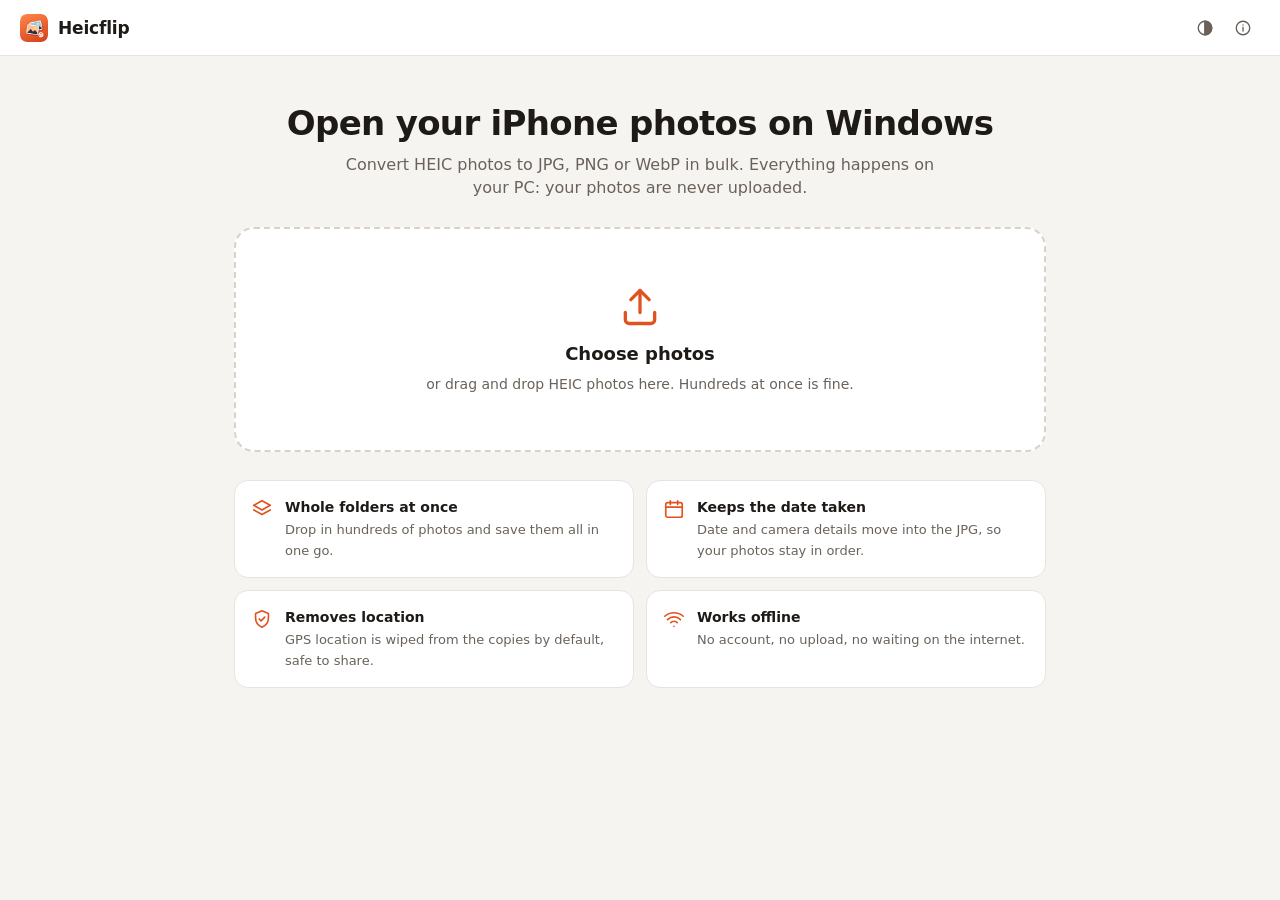
==== index.html @ 84a974f2 "Heicflip 1.0.0" ====
<!doctype html>
<html lang="en">
<head>
<meta charset="utf-8">
<meta name="viewport" content="width=device-width, initial-scale=1">
<title>Heicflip – HEIC to JPG Converter</title>
<meta name="description" content="Convert iPhone HEIC photos to JPG, PNG or WebP in bulk. Keeps the date taken, removes location, works offline. Photos never leave your PC.">
<meta name="theme-color" content="#f6f4f1" media="(prefers-color-scheme: light)">
<meta name="theme-color" content="#18171a" media="(prefers-color-scheme: dark)">
<link rel="manifest" href="manifest.webmanifest">
<link rel="icon" href="icons/icon-192.png">
<link rel="stylesheet" href="styles.css">
</head>
<body>
<header class="top">
  <a class="brand" href="./"><img src="icons/icon-192.png" alt="" width="28" height="28"><span>Heicflip</span></a>
  <div class="top-acts">
    <button class="icon-btn" id="themeBtn" type="button"></button>
    <button class="icon-btn" id="aboutBtn" type="button" title="About & privacy" aria-label="About and privacy"></button>
  </div>
</header>
<main class="main" id="main"></main>
<div class="toasts" id="toasts" role="status" aria-live="polite"></div>
<dialog id="dlg"></dialog>
<div class="dropveil" id="dropveil" hidden><div>Drop photos to convert them</div></div>
<script type="module" src="js/app.js"></script>
</body>
</html>
---- styles.css ----
:root{
  --bg:#f6f4f1; --panel:#ffffff; --panel-2:#f8f6f3; --line:#e8e3dd; --line-2:#d9d2ca;
  --text:#1d1a17; --muted:#6a625a; --faint:#958c83;
  --accent:#e0531f; --accent-2:#f06a35; --accent-ink:#ffffff; --accent-soft:#fdece4;
  --ok:#0f8a5f; --err:#c9324a;
  --shadow:0 1px 2px rgba(40,24,10,.05),0 4px 16px rgba(40,24,10,.06);
  --shadow-lg:0 12px 40px rgba(40,24,10,.18);
  --radius:14px; --radius-sm:9px;
  --font:"Segoe UI Variable Text","Segoe UI",system-ui,-apple-system,Roboto,"Helvetica Neue",Arial,sans-serif;
  --font-display:"Segoe UI Variable Display","Segoe UI",system-ui,-apple-system,Roboto,sans-serif;
  color-scheme:light;
}
@media (prefers-color-scheme:dark){
  :root:not([data-theme="light"]){
    --bg:#18171a; --panel:#211f23; --panel-2:#28262b; --line:#332f35; --line-2:#433e45;
    --text:#f1ede9; --muted:#b0a79f; --faint:#857c75;
    --accent:#ff7a45; --accent-2:#ff9264; --accent-ink:#1f0f06; --accent-soft:#3a2219;
    --ok:#3ccf98; --err:#ff6b81;
    --shadow:0 1px 2px rgba(0,0,0,.3),0 4px 16px rgba(0,0,0,.25); --shadow-lg:0 12px 40px rgba(0,0,0,.5);
    color-scheme:dark;
  }
}
:root[data-theme="dark"]{
  --bg:#18171a; --panel:#211f23; --panel-2:#28262b; --line:#332f35; --line-2:#433e45;
  --text:#f1ede9; --muted:#b0a79f; --faint:#857c75;
  --accent:#ff7a45; --accent-2:#ff9264; --accent-ink:#1f0f06; --accent-soft:#3a2219;
  --ok:#3ccf98; --err:#ff6b81;
  --shadow:0 1px 2px rgba(0,0,0,.3),0 4px 16px rgba(0,0,0,.25); --shadow-lg:0 12px 40px rgba(0,0,0,.5);
  color-scheme:dark;
}

*{box-sizing:border-box}
html,body{height:100%}
body{margin:0;background:var(--bg);color:var(--text);font:14px/1.45 var(--font);-webkit-font-smoothing:antialiased;display:flex;flex-direction:column}
button,input,select{font:inherit;color:inherit}
a{color:var(--accent)}
:focus-visible{outline:2px solid var(--accent);outline-offset:2px}
[hidden]{display:none!important}
svg.ico{width:18px;height:18px;flex:none}

/* top bar */
.top{display:flex;align-items:center;gap:12px;height:56px;padding:0 20px;border-bottom:1px solid var(--line);background:var(--panel);flex:none}
.brand{display:flex;align-items:center;gap:10px;text-decoration:none;color:var(--text);font:600 17px var(--font-display);letter-spacing:-.01em}
.brand img{border-radius:7px}
.top-acts{margin-left:auto;display:flex;gap:4px}
.icon-btn{width:34px;height:34px;display:grid;place-items:center;border:0;border-radius:var(--radius-sm);background:none;color:var(--muted);cursor:pointer;padding:0}
.icon-btn:hover{background:var(--panel-2);color:var(--text)}
.icon-btn:disabled{opacity:.4;cursor:default}

.main{flex:1;overflow:auto;min-height:0}

/* empty state */
.hero{max-width:860px;margin:0 auto;padding:48px 24px 56px;text-align:center}
.hero h1{font:600 34px/1.15 var(--font-display);letter-spacing:-.02em;margin:0 0 10px}
.lead{color:var(--muted);font-size:16px;margin:0 auto 28px;max-width:600px}
.drop{border:2px dashed var(--line-2);border-radius:20px;background:var(--panel);padding:56px 24px;cursor:pointer;transition:border-color .15s,background .15s,transform .15s;display:flex;flex-direction:column;align-items:center;gap:6px}
.drop:hover,.drop:focus-visible{border-color:var(--accent);background:var(--accent-soft)}
.drop svg{width:44px;height:44px;color:var(--accent);margin-bottom:6px}
.drop b{font-size:18px}
.drop span{color:var(--muted)}
.feats{display:grid;grid-template-columns:repeat(2,1fr);gap:12px;margin-top:28px;text-align:left}
.feat{display:flex;gap:12px;padding:16px;background:var(--panel);border:1px solid var(--line);border-radius:var(--radius)}
.feat svg{width:22px;height:22px;color:var(--accent);margin-top:1px}
.feat b{display:block;margin-bottom:2px}
.feat span{color:var(--muted);font-size:13px}

/* working state */
.work{display:grid;grid-template-columns:1fr 320px;gap:20px;max-width:1400px;margin:0 auto;padding:18px 20px 28px;min-height:100%;align-items:start}
.toolbar{display:flex;align-items:center;gap:8px;margin-bottom:14px;flex-wrap:wrap}
.toolbar .grow{flex:1}
.summary{color:var(--muted)}
.summary b{color:var(--text)}
.summary .arrow{color:var(--ok);font-weight:600}
.summary .bad{color:var(--err)}
.grid{display:grid;grid-template-columns:repeat(auto-fill,minmax(180px,1fr));gap:12px}
.photo{position:relative;background:var(--panel);border:1px solid var(--line);border-radius:var(--radius);overflow:hidden;box-shadow:var(--shadow);transition:border-color .15s}
.photo[data-status="working"]{border-color:var(--accent)}
.photo[data-status="error"]{border-color:color-mix(in srgb,var(--err) 50%,var(--line))}
.thumb{aspect-ratio:4/3;background:var(--panel-2);display:grid;place-items:center;overflow:hidden}
.thumb img{width:100%;height:100%;object-fit:cover;display:block}
.thumb.stale img{opacity:.45;filter:grayscale(.4)}
.thumb .ext{font:700 13px var(--font-display);letter-spacing:.06em;color:var(--faint);border:1.5px solid var(--line-2);border-radius:6px;padding:4px 8px}
.photo[data-status="working"] .thumb .ext{visibility:hidden}
.photo[data-status="working"] .thumb::after{content:"";position:absolute;top:calc(37.5% - 14px);left:calc(50% - 14px);width:28px;height:28px;border:3px solid var(--accent-soft);border-top-color:var(--accent);border-radius:50%;animation:spin .8s linear infinite}
.info{padding:9px 11px 10px;display:flex;flex-direction:column;gap:1px;min-width:0}
.info b{font-weight:600;font-size:13px;overflow:hidden;text-overflow:ellipsis;white-space:nowrap}
.info .meta{color:var(--muted);font-size:12px;overflow:hidden;text-overflow:ellipsis;white-space:nowrap}
.status{font-size:12px;color:var(--faint)}
.status.ok{color:var(--ok);font-weight:600}
.status.err{color:var(--err);font-weight:600}
.status.busy{color:var(--accent);font-weight:600}
.acts{position:absolute;top:6px;right:6px;display:flex;gap:4px}
.acts .icon-btn{width:30px;height:30px;background:color-mix(in srgb,var(--panel) 88%,transparent);backdrop-filter:blur(6px);box-shadow:var(--shadow);color:var(--text)}
.acts .icon-btn svg{width:16px;height:16px}
.photo .acts .icon-btn:last-child{opacity:0;transition:opacity .12s}
.photo:hover .acts .icon-btn:last-child,.photo:focus-within .acts .icon-btn:last-child{opacity:1}

.side{position:sticky;top:18px;display:flex;flex-direction:column;gap:12px}
.card{background:var(--panel);border:1px solid var(--line);border-radius:var(--radius);box-shadow:var(--shadow);padding:16px}
.card h2{font:600 15px var(--font-display);margin:0 0 10px}
.settings{display:flex;flex-direction:column;gap:12px}
.seg{display:flex;border:1px solid var(--line-2);border-radius:var(--radius-sm);overflow:hidden;background:var(--panel-2)}
.seg button{flex:1;border:0;background:none;height:36px;cursor:pointer;color:var(--muted);font-weight:500}
.seg button+button{border-left:1px solid var(--line-2)}
.seg button[aria-pressed="true"]{background:var(--accent);color:var(--accent-ink);font-weight:600}
.set{display:flex;align-items:center;gap:10px;justify-content:space-between}
.set-l{font-size:13px;font-weight:600;color:var(--muted)}
.range{display:flex;align-items:center;gap:8px}
input[type=range]{accent-color:var(--accent);width:150px}
.qval{font-variant-numeric:tabular-nums;width:38px;text-align:right;font-weight:600}
select{height:34px;padding:0 8px;border:1px solid var(--line-2);border-radius:var(--radius-sm);background:var(--panel-2);max-width:190px}
.divider{height:1px;background:var(--line);margin:2px 0}
.switch{display:flex;align-items:center;gap:10px;cursor:pointer;position:relative}
.switch .sw-txt{flex:1;display:flex;flex-direction:column}
.switch .sw-txt b{font-weight:600;font-size:13px}
.switch .sw-txt small{color:var(--faint);font-size:12px}
.switch input{position:absolute;opacity:0;width:40px;height:22px;right:0;margin:0;cursor:pointer}
.switch i{width:40px;height:22px;border-radius:11px;background:var(--line-2);position:relative;flex:none;transition:background .15s}
.switch i::after{content:"";position:absolute;top:3px;left:3px;width:16px;height:16px;border-radius:50%;background:#fff;box-shadow:0 1px 2px rgba(0,0,0,.25);transition:transform .15s}
.switch input:checked+i{background:var(--accent)}
.switch input:checked+i::after{transform:translateX(18px)}
.switch input:focus-visible+i{outline:2px solid var(--accent);outline-offset:2px}
.switch.off{opacity:.45;cursor:default}
.fine{color:var(--faint);font-size:12px;margin:0}

.go{display:flex;flex-direction:column;gap:8px}
.btn{display:inline-flex;align-items:center;justify-content:center;gap:8px;height:34px;padding:0 14px;border-radius:var(--radius-sm);border:1px solid var(--line-2);background:var(--panel);cursor:pointer;font-weight:500;white-space:nowrap;color:var(--text)}
.btn:hover{background:var(--panel-2)}
.btn.ghost{border-color:transparent;background:none;color:var(--muted)}
.btn.ghost:hover{background:var(--panel-2);color:var(--text)}
.btn.big{height:44px;font-size:15px;width:100%}
.btn.primary{background:var(--accent);border-color:var(--accent);color:var(--accent-ink);font-weight:600}
.btn.primary:hover{background:var(--accent-2);border-color:var(--accent-2)}
.btn:disabled{opacity:.5;cursor:not-allowed}
.progress{height:4px;background:var(--accent-soft);border-radius:4px;overflow:hidden}
.progress i{display:block;height:100%;width:0;background:var(--accent);transition:width .2s}

/* ad space */
.adbox{background:var(--panel);border:1px solid var(--line);border-radius:var(--radius);padding:10px 12px 12px;min-height:84px}
.adlabel{font-size:10px;font-weight:600;letter-spacing:.08em;text-transform:uppercase;color:var(--faint);margin-bottom:6px}
.house{display:flex;align-items:center;gap:10px;text-decoration:none;color:var(--text)}
.house-ico{width:40px;height:40px;border-radius:10px;display:grid;place-items:center;color:#fff;font:700 13px var(--font-display);flex:none}
.house-txt{flex:1;min-width:0;display:flex;flex-direction:column}
.house-txt b{font-size:13px}
.house-txt span{font-size:12px;color:var(--muted)}
.house-go{font-size:12px;font-weight:600;color:var(--accent);padding:4px 10px;border:1px solid var(--line-2);border-radius:999px}
.house:hover .house-go{border-color:var(--accent)}

/* dialog, toasts, drop veil */
dialog{border:0;border-radius:var(--radius);padding:0;background:var(--panel);color:var(--text);box-shadow:var(--shadow-lg);width:min(520px,calc(100vw - 32px))}
dialog::backdrop{background:rgba(15,10,6,.45)}
.dlg-head{padding:18px 20px 0;font:600 18px var(--font-display)}
.dlg-body{padding:10px 20px}
.dlg-body p{color:var(--muted);margin:0 0 10px}
.dlg-foot{padding:6px 20px 18px;display:flex;justify-content:flex-end}
.dlg-foot .btn{width:auto}
.toasts{position:fixed;bottom:20px;left:50%;transform:translateX(-50%);display:flex;flex-direction:column;gap:8px;z-index:50;pointer-events:none;width:max-content;max-width:calc(100vw - 32px)}
.toast{background:var(--text);color:var(--bg);padding:10px 16px;border-radius:var(--radius-sm);box-shadow:var(--shadow-lg);font-size:13px;animation:tin .2s ease-out}
.toast.err{background:var(--err);color:#fff}
@keyframes tin{from{opacity:0;transform:translateY(8px)}}
@keyframes spin{to{transform:rotate(360deg)}}
.dropveil{position:fixed;inset:12px;border:3px dashed var(--accent);border-radius:20px;background:color-mix(in srgb,var(--accent) 12%,transparent);display:grid;place-items:center;z-index:60;font:600 22px var(--font-display);color:var(--accent);pointer-events:none}

@media (max-width:820px){
  .work{grid-template-columns:1fr;padding:14px 16px 24px}
  .side{position:static;order:-1}
  .hero{padding:32px 16px 40px}
  .hero h1{font-size:27px}
  .feats{grid-template-columns:1fr}
  .grid{grid-template-columns:repeat(auto-fill,minmax(140px,1fr))}
  .top{padding:0 12px}
}
@media (prefers-reduced-motion:reduce){*{transition:none!important;animation:none!important}}
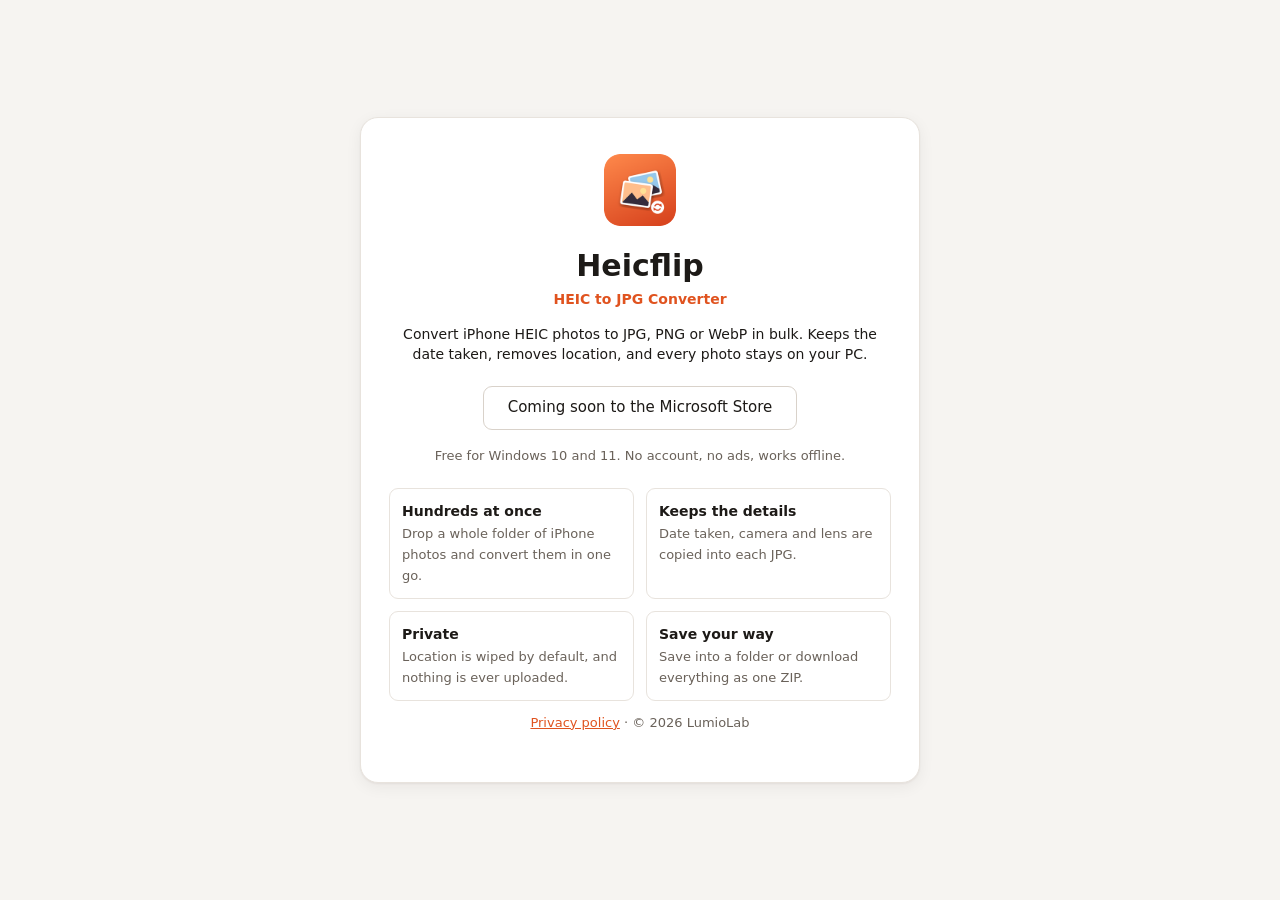
==== commit 268b8a8a: "Heicflip 1.1.0: no ads, optional Microsoft Store tips, Store landing page in plain browsers" ====
--- a/index.html
+++ b/index.html
@@ -15,6 +15,7 @@
 <header class="top">
   <a class="brand" href="./"><img src="icons/icon-192.png" alt="" width="28" height="28"><span>Heicflip</span></a>
   <div class="top-acts">
+    <button class="btn support-btn" id="supportBtn" type="button" hidden><span aria-hidden="true">&#9749;</span> Support</button>
     <button class="icon-btn" id="themeBtn" type="button"></button>
     <button class="icon-btn" id="aboutBtn" type="button" title="About & privacy" aria-label="About and privacy"></button>
   </div>
--- a/styles.css
+++ b/styles.css
@@ -136,15 +136,6 @@
 .progress i{display:block;height:100%;width:0;background:var(--accent);transition:width .2s}
 
 /* ad space */
-.adbox{background:var(--panel);border:1px solid var(--line);border-radius:var(--radius);padding:10px 12px 12px;min-height:84px}
-.adlabel{font-size:10px;font-weight:600;letter-spacing:.08em;text-transform:uppercase;color:var(--faint);margin-bottom:6px}
-.house{display:flex;align-items:center;gap:10px;text-decoration:none;color:var(--text)}
-.house-ico{width:40px;height:40px;border-radius:10px;display:grid;place-items:center;color:#fff;font:700 13px var(--font-display);flex:none}
-.house-txt{flex:1;min-width:0;display:flex;flex-direction:column}
-.house-txt b{font-size:13px}
-.house-txt span{font-size:12px;color:var(--muted)}
-.house-go{font-size:12px;font-weight:600;color:var(--accent);padding:4px 10px;border:1px solid var(--line-2);border-radius:999px}
-.house:hover .house-go{border-color:var(--accent)}
 
 /* dialog, toasts, drop veil */
 dialog{border:0;border-radius:var(--radius);padding:0;background:var(--panel);color:var(--text);box-shadow:var(--shadow-lg);width:min(520px,calc(100vw - 32px))}
@@ -171,3 +162,30 @@
   .top{padding:0 12px}
 }
 @media (prefers-reduced-motion:reduce){*{transition:none!important;animation:none!important}}
+
+/* ---------- optional Store tips ---------- */
+.support-btn{height:34px;padding:0 12px;font-size:13px;color:var(--muted)}
+.support-btn:hover{color:var(--accent)}
+.tip-line{display:flex;flex-wrap:wrap;align-items:center;gap:4px;margin-top:10px;font-size:13px;color:var(--muted)}
+.linkish{background:none;border:0;padding:0;font:inherit;color:var(--accent);font-weight:600;cursor:pointer}
+.linkish:hover{text-decoration:underline}
+.tip-off{margin-left:auto;border:0;background:none;color:var(--muted);font-size:12px;cursor:pointer;padding:2px 6px;border-radius:6px}
+.tip-off:hover{background:var(--panel-2);color:var(--text)}
+.tip-grid{display:grid;grid-template-columns:repeat(auto-fit,minmax(130px,1fr));gap:10px;margin-top:12px}
+.tip-btn{display:flex;flex-direction:column;align-items:center;gap:2px;padding:14px 10px;border:1px solid var(--line);border-radius:var(--radius);background:var(--panel);color:var(--text);cursor:pointer;font:inherit;transition:border-color .15s,transform .15s}
+.tip-btn:hover{border-color:var(--accent);transform:translateY(-1px)}
+.tip-btn .tip-emoji{font-size:26px;line-height:1.2}
+.tip-btn span:last-child{color:var(--muted);font-size:13px}
+
+/* ---------- Store landing (plain browser) ---------- */
+.landing{min-height:100vh;display:grid;place-items:center;padding:32px 16px;background:var(--bg);box-sizing:border-box}
+.landing-card{max-width:560px;width:100%;text-align:center;background:var(--panel);border:1px solid var(--line);border-radius:18px;padding:36px 28px;box-shadow:var(--shadow);box-sizing:border-box}
+.landing-icon{border-radius:16px}
+.landing h1{margin:12px 0 2px;font-size:30px;font-family:var(--font-display)}
+.landing-tag{color:var(--accent);font-weight:600;margin:0 0 12px}
+.landing .store-cta{display:inline-flex;width:auto;padding:0 24px;margin:8px 0 4px;text-decoration:none}
+.landing .hint{color:var(--muted);font-size:13px}
+.landing-feats{display:grid;grid-template-columns:repeat(auto-fit,minmax(200px,1fr));gap:12px;text-align:left;margin:22px 0 10px}
+.landing-feats div{padding:12px;border:1px solid var(--line);border-radius:var(--radius-sm)}
+.landing-feats b{display:block;margin-bottom:2px}
+.landing-feats span{color:var(--muted);font-size:13px}
